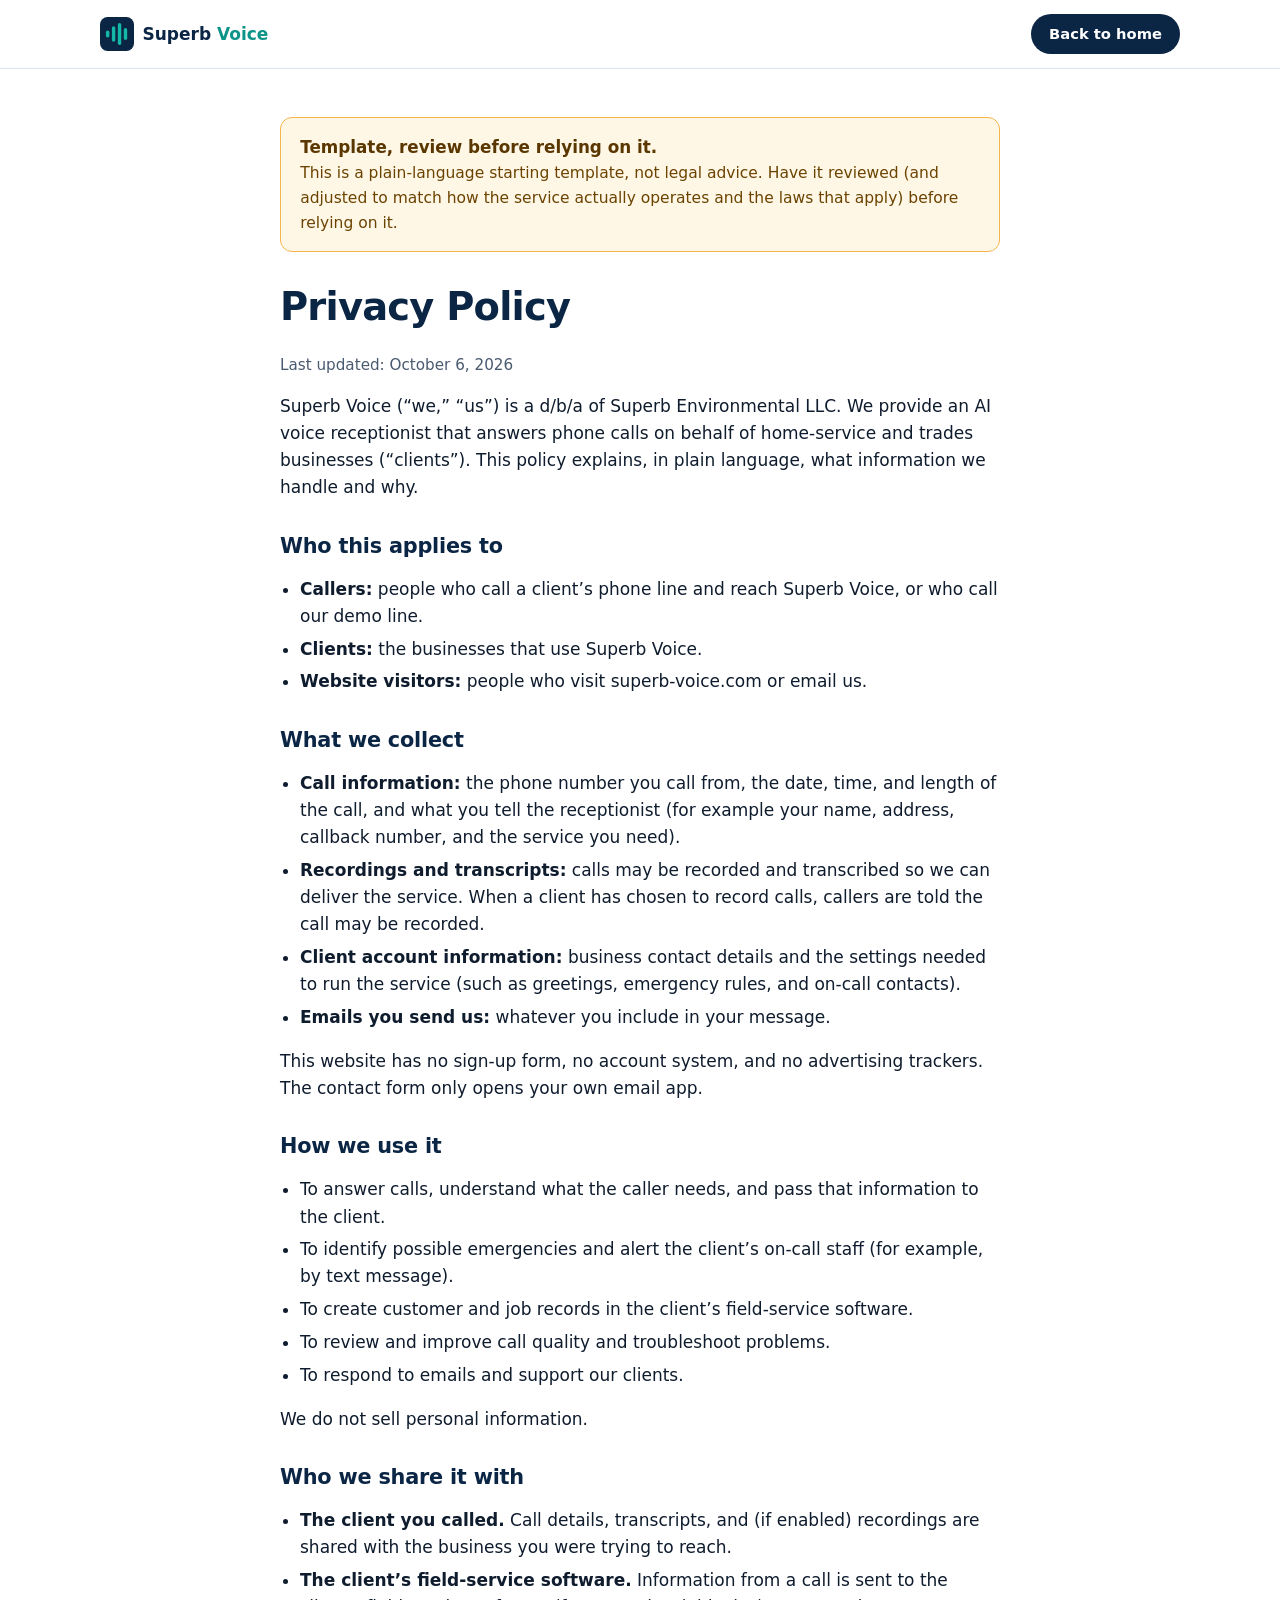
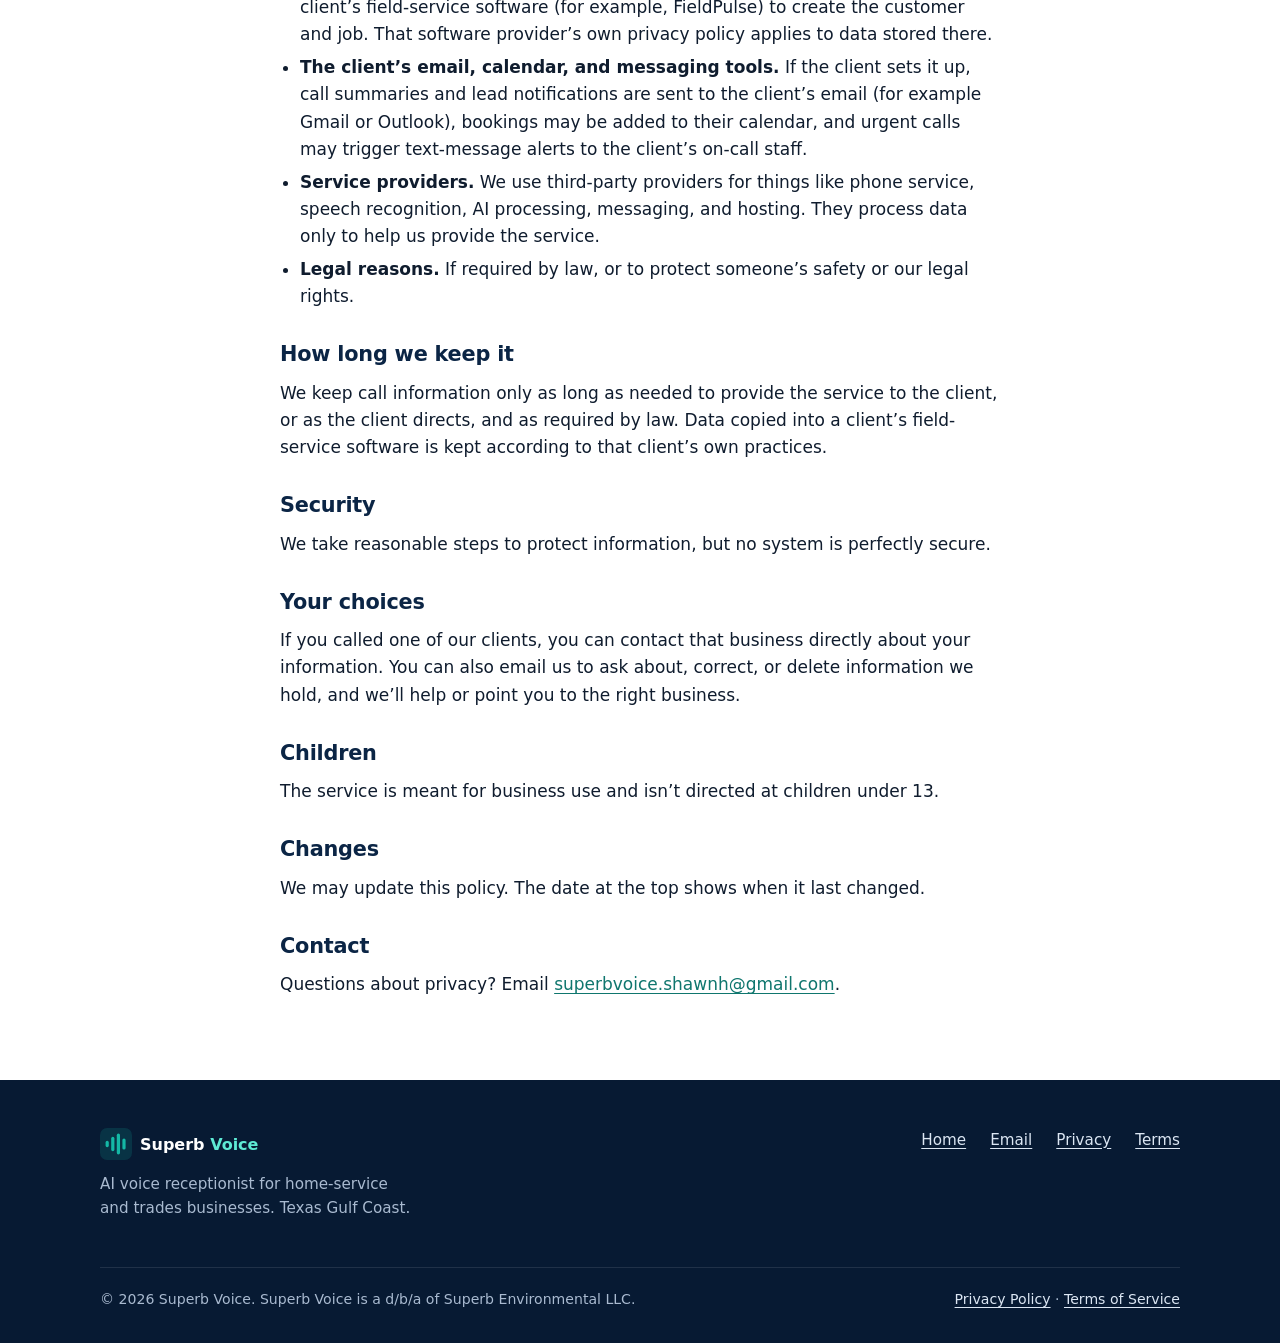
==== privacy.html @ cd308cb4 "Publish the Superb Voice static site for GitHub Pages. Place the marketing pages, assets, CNAME, and" ====
<!doctype html>
<html lang="en">
<head>
  <meta charset="utf-8">
  <meta name="viewport" content="width=device-width, initial-scale=1">
  <title>Privacy Policy | Superb Voice</title>
  <meta name="description" content="How Superb Voice handles call recordings, transcripts, and caller information for its AI voice receptionist service.">
  <link rel="canonical" href="https://superb-voice.com/privacy.html">
  <meta name="theme-color" content="#0b2545">
  <meta name="robots" content="index,follow">
  <link rel="icon" href="assets/favicon.svg" type="image/svg+xml">
  <meta property="og:type" content="website">
  <meta property="og:site_name" content="Superb Voice">
  <meta property="og:title" content="Privacy Policy | Superb Voice">
  <meta property="og:description" content="How Superb Voice handles call recordings, transcripts, and caller information for its AI voice receptionist service.">
  <meta property="og:url" content="https://superb-voice.com/privacy.html">
  <meta property="og:image" content="https://superb-voice.com/assets/og-image.png">
  <link rel="stylesheet" href="assets/styles.css">
</head>
<body>
<a class="skip-link" href="#main">Skip to content</a>
<header class="site-header">
  <nav class="container nav" aria-label="Main">
    <a class="brand" href="index.html" aria-label="Superb Voice home"><img src="assets/logo.svg" alt="Superb Voice" width="176" height="32"></a>
    <a class="btn btn-navy btn-sm" href="index.html">Back to home</a>
  </nav>
</header>
<main id="main" class="doc">
  <div class="template-banner" role="note">
    <strong>Template, review before relying on it.</strong>
    This is a plain-language starting template, not legal advice. Have it reviewed (and adjusted to match how the service actually operates and the laws that apply) before relying on it.
  </div>
  <h1>Privacy Policy</h1>
  <p class="updated">Last updated: October 6, 2026</p>
  <p>Superb Voice (“we,” “us”) is a d/b/a of Superb Environmental LLC. We provide an AI voice receptionist that answers phone calls on behalf of home-service and trades businesses (“clients”). This policy explains, in plain language, what information we handle and why.</p>

  <h2>Who this applies to</h2>
  <ul>
    <li><strong>Callers:</strong> people who call a client’s phone line and reach Superb Voice, or who call our demo line.</li>
    <li><strong>Clients:</strong> the businesses that use Superb Voice.</li>
    <li><strong>Website visitors:</strong> people who visit superb-voice.com or email us.</li>
  </ul>

  <h2>What we collect</h2>
  <ul>
    <li><strong>Call information:</strong> the phone number you call from, the date, time, and length of the call, and what you tell the receptionist (for example your name, address, callback number, and the service you need).</li>
    <li><strong>Recordings and transcripts:</strong> calls may be recorded and transcribed so we can deliver the service. When a client has chosen to record calls, callers are told the call may be recorded.</li>
    <li><strong>Client account information:</strong> business contact details and the settings needed to run the service (such as greetings, emergency rules, and on-call contacts).</li>
    <li><strong>Emails you send us:</strong> whatever you include in your message.</li>
  </ul>
  <p>This website has no sign-up form, no account system, and no advertising trackers. The contact form only opens your own email app.</p>

  <h2>How we use it</h2>
  <ul>
    <li>To answer calls, understand what the caller needs, and pass that information to the client.</li>
    <li>To identify possible emergencies and alert the client’s on-call staff (for example, by text message).</li>
    <li>To create customer and job records in the client’s field-service software.</li>
    <li>To review and improve call quality and troubleshoot problems.</li>
    <li>To respond to emails and support our clients.</li>
  </ul>
  <p>We do not sell personal information.</p>

  <h2>Who we share it with</h2>
  <ul>
    <li><strong>The client you called.</strong> Call details, transcripts, and (if enabled) recordings are shared with the business you were trying to reach.</li>
    <li><strong>The client’s field-service software.</strong> Information from a call is sent to the client’s field-service software (for example, FieldPulse) to create the customer and job. That software provider’s own privacy policy applies to data stored there.</li>
    <li><strong>The client’s email, calendar, and messaging tools.</strong> If the client sets it up, call summaries and lead notifications are sent to the client’s email (for example Gmail or Outlook), bookings may be added to their calendar, and urgent calls may trigger text-message alerts to the client’s on-call staff.</li>
    <li><strong>Service providers.</strong> We use third-party providers for things like phone service, speech recognition, AI processing, messaging, and hosting. They process data only to help us provide the service.</li>
    <li><strong>Legal reasons.</strong> If required by law, or to protect someone’s safety or our legal rights.</li>
  </ul>

  <h2>How long we keep it</h2>
  <p>We keep call information only as long as needed to provide the service to the client, or as the client directs, and as required by law. Data copied into a client’s field-service software is kept according to that client’s own practices.</p>

  <h2>Security</h2>
  <p>We take reasonable steps to protect information, but no system is perfectly secure.</p>

  <h2>Your choices</h2>
  <p>If you called one of our clients, you can contact that business directly about your information. You can also email us to ask about, correct, or delete information we hold, and we’ll help or point you to the right business.</p>

  <h2>Children</h2>
  <p>The service is meant for business use and isn’t directed at children under 13.</p>

  <h2>Changes</h2>
  <p>We may update this policy. The date at the top shows when it last changed.</p>

  <h2>Contact</h2>
  <p>Questions about privacy? Email <a href="mailto:superbvoice.shawnh@gmail.com">superbvoice.shawnh@gmail.com</a>.</p>
</main>
<footer class="site-footer">
  <div class="container">
    <div class="footer-grid">
      <div class="footer-brand">
        <img src="assets/logo-light.svg" alt="Superb Voice" width="176" height="32">
        <p>AI voice receptionist for home-service<br>and trades businesses. Texas Gulf Coast.</p>
      </div>
      <nav aria-label="Footer">
        <ul class="footer-links">
          <li><a href="index.html">Home</a></li>
          <li><a href="mailto:superbvoice.shawnh@gmail.com">Email</a></li>
          <li><a href="privacy.html">Privacy</a></li>
          <li><a href="terms.html">Terms</a></li>
        </ul>
      </nav>
    </div>
    <div class="legal">
      <span>© 2026 Superb Voice. Superb Voice is a d/b/a of Superb Environmental LLC.</span>
      <span><a href="privacy.html">Privacy Policy</a> · <a href="terms.html">Terms of Service</a></span>
    </div>
  </div>
</footer>
</body>
</html>
---- assets/styles.css ----
:root{
  --navy-900:#071a33;--navy-800:#0b2545;--navy-700:#13315c;--navy-600:#1d4273;
  --teal-700:#0f766e;--teal-600:#0d9488;--teal-500:#14b8a6;--teal-300:#5eead4;--teal-50:#ecfdf9;
  --ink:#0f1c2e;--muted:#4a5a70;--line:#dbe3ec;--bg:#ffffff;--bg-soft:#f4f7fb;
  --radius:14px;--shadow:0 1px 2px rgba(11,37,69,.06),0 8px 24px rgba(11,37,69,.08);
  --font:system-ui,-apple-system,"Segoe UI",Roboto,"Helvetica Neue",Arial,sans-serif;
  --maxw:1120px;
}
*,*::before,*::after{box-sizing:border-box}
html{scroll-behavior:smooth;-webkit-text-size-adjust:100%}
@media (prefers-reduced-motion:reduce){html{scroll-behavior:auto}*{transition:none!important}}
body{margin:0;font-family:var(--font);font-size:1.0625rem;line-height:1.6;color:var(--ink);background:var(--bg)}
img,svg{max-width:100%;display:block}
a{color:var(--teal-700);text-underline-offset:3px}
a:hover{color:var(--navy-700)}
h1,h2,h3{line-height:1.2;color:var(--navy-800);margin:0 0 .6em;letter-spacing:-.01em}
h1{font-size:clamp(2rem,5vw,3.25rem);letter-spacing:-.02em}
h2{font-size:clamp(1.6rem,3.4vw,2.25rem)}
h3{font-size:1.2rem}
p{margin:0 0 1em}
.container{width:100%;max-width:var(--maxw);margin:0 auto;padding:0 1.25rem}
.skip-link{position:absolute;left:-999px;top:0;background:var(--navy-800);color:#fff;padding:.75rem 1rem;z-index:100;border-radius:0 0 8px 0}
.skip-link:focus{left:0}
:focus-visible{outline:3px solid var(--teal-500);outline-offset:3px;border-radius:4px}
.sr-only{position:absolute;width:1px;height:1px;padding:0;margin:-1px;overflow:hidden;clip:rect(0,0,0,0);white-space:nowrap;border:0}

/* Header */
.site-header{position:sticky;top:0;z-index:50;background:rgba(255,255,255,.94);backdrop-filter:saturate(1.4) blur(8px);border-bottom:1px solid var(--line)}
.nav{display:flex;align-items:center;justify-content:space-between;gap:1rem;height:68px}
.brand{display:inline-flex;align-items:center}
.brand img{height:34px;width:auto}
.nav-links{display:flex;align-items:center;gap:1.4rem;list-style:none;margin:0;padding:0}
.nav-links a{color:var(--navy-700);text-decoration:none;font-weight:500;font-size:.97rem}
.nav-links a:hover{color:var(--teal-700)}
.nav-toggle{display:none;background:none;border:1px solid var(--line);border-radius:10px;padding:.5rem .6rem;cursor:pointer;color:var(--navy-800)}
.nav-toggle svg{width:22px;height:22px}

/* Buttons */
.btn{display:inline-flex;align-items:center;justify-content:center;gap:.55rem;padding:.85rem 1.35rem;border-radius:999px;font-weight:650;font-size:1rem;text-decoration:none;border:2px solid transparent;cursor:pointer;line-height:1.2;transition:background .15s,color .15s,border-color .15s,transform .15s}
.btn svg{width:20px;height:20px;flex:none}
.btn:hover{transform:translateY(-1px)}
.btn-primary{background:var(--teal-500);color:var(--navy-900)}
.btn-primary:hover{background:var(--teal-300);color:var(--navy-900)}
.btn-outline{border-color:rgba(255,255,255,.7);color:#fff}
.btn-outline:hover{background:#fff;color:var(--navy-800)}
.btn-navy{background:var(--navy-800);color:#fff}
.btn-navy:hover{background:var(--navy-600);color:#fff}
.btn-sm{padding:.55rem 1rem;font-size:.92rem}
.btn-group{display:flex;flex-wrap:wrap;gap:.8rem}

/* Hero */
.hero{background:radial-gradient(1100px 500px at 85% -10%,rgba(20,184,166,.28),transparent 60%),linear-gradient(160deg,var(--navy-900),var(--navy-700));color:#e6eef8;padding:5rem 0 4.5rem}
.hero h1{color:#fff;max-width:17ch}
.hero .lead{font-size:clamp(1.08rem,2vw,1.25rem);max-width:58ch;color:#cfdcec}
.eyebrow{display:inline-block;font-size:.82rem;font-weight:700;letter-spacing:.08em;text-transform:uppercase;color:var(--teal-700);margin-bottom:.75rem}
.hero .eyebrow{color:var(--teal-300)}
.hero-grid{display:grid;grid-template-columns:1.25fr .9fr;gap:3rem;align-items:center}
.hero-note{margin-top:1.1rem;font-size:.95rem;color:#b8c8dc}
.hero-note strong{color:#fff}
.call-card{background:rgba(255,255,255,.06);border:1px solid rgba(255,255,255,.14);border-radius:20px;padding:1.6rem;box-shadow:0 20px 50px rgba(0,0,0,.25)}
.call-card .label{font-size:.8rem;text-transform:uppercase;letter-spacing:.08em;color:var(--teal-300);font-weight:700}
.call-card .number{font-size:1.9rem;font-weight:750;color:#fff;margin:.2rem 0 .3rem;letter-spacing:.01em}
.call-card .number a{color:#fff;text-decoration:none}
.call-card p{color:#cfdcec;font-size:.97rem}
.wave{display:flex;align-items:center;gap:5px;height:44px;margin:1rem 0 1.1rem}
.wave span{display:block;width:6px;border-radius:3px;background:var(--teal-500);opacity:.9}
.convo{list-style:none;margin:0;padding:0;display:grid;gap:.55rem;font-size:.93rem}
.convo li{padding:.6rem .85rem;border-radius:12px;max-width:92%}
.convo .ai{background:rgba(20,184,166,.16);color:#e6fffb;border-bottom-left-radius:4px}
.convo .caller{background:rgba(255,255,255,.1);color:#e6eef8;margin-left:auto;border-bottom-right-radius:4px}
.convo .meta{display:block;font-size:.72rem;opacity:.75;text-transform:uppercase;letter-spacing:.06em;margin-bottom:.1rem}

/* Sections */
section{padding:4.5rem 0}
.section-soft{background:var(--bg-soft)}
.section-head{max-width:720px;margin-bottom:2.5rem}
.section-head p{color:var(--muted);font-size:1.1rem}
.center{text-align:center;margin-left:auto;margin-right:auto}

.grid-3{display:grid;grid-template-columns:repeat(3,1fr);gap:1.25rem}
.grid-2{display:grid;grid-template-columns:repeat(2,1fr);gap:1.25rem}
.grid-4{display:grid;grid-template-columns:repeat(4,1fr);gap:1.25rem}
.card{background:#fff;border:1px solid var(--line);border-radius:var(--radius);padding:1.5rem;box-shadow:var(--shadow)}
.card p{color:var(--muted);margin:0}
.card h3{margin-bottom:.4rem}
.icon{width:44px;height:44px;border-radius:12px;background:var(--teal-50);color:var(--teal-700);display:grid;place-items:center;margin-bottom:1rem}
.icon svg{width:24px;height:24px}

.problem-grid{display:grid;grid-template-columns:1fr 1fr;gap:3rem;align-items:start}
.check-list,.x-list{list-style:none;margin:0;padding:0;display:grid;gap:.85rem}
.check-list li,.x-list li{position:relative;padding-left:2rem}
.check-list li::before,.x-list li::before{content:"";position:absolute;left:0;top:.2em;width:1.3rem;height:1.3rem;border-radius:50%;background-repeat:no-repeat;background-position:center;background-size:.8rem}
.check-list li::before{background-color:var(--teal-50);background-image:url("data:image/svg+xml,%3Csvg xmlns='http://www.w3.org/2000/svg' viewBox='0 0 24 24' fill='none' stroke='%230f766e' stroke-width='3.5' stroke-linecap='round' stroke-linejoin='round'%3E%3Cpath d='M5 12.5l4.5 4.5L19 7.5'/%3E%3C/svg%3E")}
.x-list li::before{background-color:#fdecec;background-image:url("data:image/svg+xml,%3Csvg xmlns='http://www.w3.org/2000/svg' viewBox='0 0 24 24' fill='none' stroke='%23b42318' stroke-width='3.5' stroke-linecap='round'%3E%3Cpath d='M7 7l10 10M17 7L7 17'/%3E%3C/svg%3E")}
.callout{border-left:4px solid var(--teal-500);background:#fff;padding:1.25rem 1.4rem;border-radius:0 var(--radius) var(--radius) 0;box-shadow:var(--shadow)}
.callout p:last-child{margin:0}

.steps{counter-reset:step;list-style:none;margin:0;padding:0}
.steps li{counter-increment:step;position:relative;padding-top:3.4rem}
.steps li::before{content:counter(step);position:absolute;top:1.5rem;left:1.5rem;width:2.4rem;height:2.4rem;border-radius:50%;background:var(--navy-800);color:#fff;font-weight:700;display:grid;place-items:center}
.steps li.card{padding-top:4.6rem}

.feature{display:flex;gap:1rem;align-items:flex-start}
.feature .icon{flex:none;margin:0}
.feature h3{font-size:1.08rem;margin-bottom:.25rem}
.feature p{color:var(--muted);margin:0}
.emergency{margin-top:2rem;background:var(--navy-800);color:#dbe6f3;border-radius:var(--radius);padding:1.5rem 1.6rem}
.emergency h3{color:#fff}
.emergency ul{margin:.25rem 0 0;padding-left:1.2rem;display:flex;flex-wrap:wrap;gap:.4rem 2rem}
.emergency p{margin:.75rem 0 0;font-size:.95rem;color:#b8c8dc}

.trade{text-align:left}
.trade .tag{display:inline-block;font-size:.75rem;font-weight:700;text-transform:uppercase;letter-spacing:.06em;color:var(--teal-700);background:var(--teal-50);border-radius:999px;padding:.2rem .6rem;margin-bottom:.75rem}
.trade ul{margin:.6rem 0 0;padding-left:1.1rem;color:var(--muted);font-size:.95rem}

.integrations{display:grid;grid-template-columns:1.1fr 1fr;gap:2.5rem;align-items:center}
.pill-row{display:flex;flex-wrap:wrap;gap:.6rem}
.pill{border:1px solid var(--line);background:#fff;border-radius:999px;padding:.55rem 1rem;font-weight:600;color:var(--navy-700);font-size:.95rem}
.pill.live{border-color:var(--teal-500);background:var(--teal-50);color:var(--teal-700)}
.pill.soon{color:var(--muted);border-style:dashed}
.flow{display:grid;gap:.6rem}
.flow-item{display:flex;align-items:center;gap:.8rem;background:#fff;border:1px solid var(--line);border-radius:12px;padding:.8rem 1rem;font-weight:550;color:var(--navy-700)}
.flow-item span.num{flex:none;width:1.8rem;height:1.8rem;border-radius:50%;background:var(--teal-50);color:var(--teal-700);display:grid;place-items:center;font-size:.85rem;font-weight:700}

.section-tight-top{padding-top:1rem}
.pilot{background:linear-gradient(150deg,var(--navy-800),var(--navy-600));color:#dbe6f3;border-radius:22px;padding:3rem;display:grid;grid-template-columns:1.2fr 1fr;gap:2.5rem;align-items:center}
.pilot h2{color:#fff}
.pilot .eyebrow{color:var(--teal-300)}
.pilot .check-list li::before{background-color:rgba(20,184,166,.2);background-image:url("data:image/svg+xml,%3Csvg xmlns='http://www.w3.org/2000/svg' viewBox='0 0 24 24' fill='none' stroke='%235eead4' stroke-width='3.5' stroke-linecap='round' stroke-linejoin='round'%3E%3Cpath d='M5 12.5l4.5 4.5L19 7.5'/%3E%3C/svg%3E")}

.faq{max-width:820px;margin:0 auto;display:grid;gap:.75rem}
.faq details{background:#fff;border:1px solid var(--line);border-radius:12px;padding:0 1.25rem}
.faq summary{cursor:pointer;list-style:none;padding:1.1rem 2rem 1.1rem 0;font-weight:650;color:var(--navy-800);position:relative}
.faq summary::-webkit-details-marker{display:none}
.faq summary::after{content:"";position:absolute;right:.2rem;top:50%;width:.65rem;height:.65rem;border-right:2.5px solid var(--teal-700);border-bottom:2.5px solid var(--teal-700);transform:translateY(-70%) rotate(45deg);transition:transform .2s}
.faq details[open] summary::after{transform:translateY(-30%) rotate(-135deg)}
.faq details p{color:var(--muted);margin:0 0 1.1rem}

.contact-grid{display:grid;grid-template-columns:1fr 1.1fr;gap:3rem;align-items:start}
.contact-meta{list-style:none;padding:0;margin:1.5rem 0 0;display:grid;gap:.7rem}
.contact-meta li{display:flex;gap:.7rem;align-items:center;color:var(--muted)}
.contact-meta svg{width:20px;height:20px;color:var(--teal-700);flex:none}
.contact-meta a{overflow-wrap:anywhere}
form .field{margin-bottom:1rem}
label{display:block;font-weight:600;font-size:.95rem;margin-bottom:.35rem;color:var(--navy-800)}
button,input,select,textarea{font-family:inherit}
input,select,textarea{width:100%;font:inherit;font-size:1rem;padding:.75rem .85rem;border:1.5px solid #c3cfdc;border-radius:10px;background:#fff;color:var(--ink)}
input:focus,select:focus,textarea:focus{outline:none;border-color:var(--teal-600);box-shadow:0 0 0 3px rgba(20,184,166,.25)}
textarea{min-height:120px;resize:vertical}
.form-row{display:grid;grid-template-columns:1fr 1fr;gap:0 1rem}
.form-note{font-size:.88rem;color:var(--muted);margin-top:.75rem}

/* Footer */
.site-footer{background:var(--navy-900);color:#a9bad0;padding:3rem 0 2rem;font-size:.95rem}
.footer-grid{display:flex;flex-wrap:wrap;justify-content:space-between;gap:2rem;align-items:flex-start}
.footer-brand img{height:32px;width:auto;margin-bottom:.75rem}
.site-footer a{color:#dbe6f3}
.site-footer a:hover{color:var(--teal-300)}
.footer-links{list-style:none;margin:0;padding:0;display:flex;flex-wrap:wrap;gap:.5rem 1.5rem}
.legal{border-top:1px solid rgba(255,255,255,.1);margin-top:2rem;padding-top:1.25rem;font-size:.88rem;display:flex;flex-wrap:wrap;justify-content:space-between;gap:.5rem}

/* Legal pages */
.doc{max-width:760px;margin:0 auto;padding:3rem 1.25rem 4rem}
.doc h1{font-size:clamp(1.8rem,4vw,2.4rem)}
.doc h2{font-size:1.3rem;margin-top:2rem}
.doc ul{padding-left:1.25rem}
.doc li{margin-bottom:.35rem}
.template-banner{background:#fff7e6;border:1.5px solid #f5b54a;color:#6b4300;border-radius:12px;padding:1rem 1.2rem;margin-bottom:2rem;font-size:.97rem}
.template-banner strong{display:block;font-size:1.05rem;color:#5a3700}
.updated{color:var(--muted);font-size:.95rem}

/* Responsive */
@media (max-width:960px){
  .hero-grid,.problem-grid,.integrations,.pilot,.contact-grid{grid-template-columns:1fr}
  .grid-4{grid-template-columns:repeat(2,1fr)}
  .grid-3{grid-template-columns:1fr}
  .hero{padding:3.5rem 0}
  .pilot{padding:2.25rem}
}
@media (max-width:820px){
  .nav-toggle{display:none}
  .js .nav-toggle{display:inline-flex}
  .nav-links{gap:.9rem;font-size:.9rem}
  .nav-links li:not(:last-child){display:none}
  .js .nav-links{display:none;position:absolute;top:68px;left:0;right:0;flex-direction:column;align-items:stretch;gap:0;background:#fff;border-bottom:1px solid var(--line);padding:.5rem 1.25rem 1rem;box-shadow:0 12px 24px rgba(11,37,69,.08)}
  .js .nav-links li{display:block}
  .js .nav-links.open{display:flex}
  .js .nav-links li a{display:block;padding:.75rem 0;border-bottom:1px solid var(--line)}
  .js .nav-links li:last-child a{border:0;margin-top:.75rem;text-align:center;color:var(--navy-900)}
}
@media (max-width:600px){
  body{font-size:1rem}
  section{padding:3.25rem 0}
  .grid-2,.grid-4,.form-row{grid-template-columns:1fr}
  .btn-group .btn{width:100%}
  .pilot{padding:1.75rem 1.25rem;border-radius:18px}
  .call-card .number{font-size:1.6rem}
  .legal{flex-direction:column}
  .emergency ul{flex-direction:column}
  form .btn{width:100%}
}

/* v2: hero card, trades chips, integrations */
.hero-note a{color:#fff;font-weight:700}
.hero-note small{font-size:.85rem;color:#9fb3cb}
.pilot .hero-note{margin-top:1rem}
.call-card .call-time{color:#fff;font-weight:650;margin:.15rem 0 0;font-size:1.05rem}
.call-card .wave{margin:.8rem 0 1rem}
.card-foot{display:flex;align-items:center;gap:.5rem;margin:1rem 0 0!important;font-size:.85rem!important;color:var(--teal-300)!important;font-weight:600}
.card-foot .dot{width:.55rem;height:.55rem;border-radius:50%;background:var(--teal-300);flex:none;box-shadow:0 0 0 4px rgba(94,234,212,.18)}
.convo em{font-style:normal;color:var(--teal-300)}

.chip-grid{list-style:none;margin:0;padding:0;display:grid;grid-template-columns:repeat(4,1fr);gap:.85rem}
.chip{display:flex;align-items:center;gap:.7rem;background:#fff;border:1px solid var(--line);border-radius:12px;padding:.9rem 1rem;font-weight:600;color:var(--navy-800);box-shadow:0 1px 2px rgba(11,37,69,.05)}
.chip svg{width:22px;height:22px;flex:none;color:var(--teal-700);background:var(--teal-50);border-radius:8px;padding:5px;box-sizing:content-box}
.muted-note{color:var(--muted);margin-top:1.5rem;font-size:.97rem}

.int-grid{display:grid;grid-template-columns:1.35fr 1fr;gap:1.25rem;align-items:start}
.int-stack{display:grid;gap:1.25rem}
.int-card{background:#fff;border:1px solid var(--line);border-radius:var(--radius);padding:1.4rem 1.5rem;box-shadow:var(--shadow)}
.int-card h3{margin-bottom:.2rem}
.int-sub{color:var(--muted);font-size:.95rem;margin-bottom:.9rem}
.int-list{list-style:none;margin:0;padding:0;display:grid;gap:0}
.int-card-wide .int-list{grid-template-columns:1fr 1fr;column-gap:1.5rem}
.int-list li{display:flex;justify-content:space-between;align-items:center;gap:.75rem;padding:.6rem 0;border-bottom:1px solid #eef2f7}
.int-name{font-weight:600;color:var(--navy-800)}
.status{font-size:.74rem;font-weight:700;border-radius:999px;padding:.2rem .55rem;white-space:nowrap}
.status.now{background:var(--teal-500);color:var(--navy-900)}
.status.api{background:var(--teal-50);color:var(--teal-700)}
.status.req{background:#eef2f7;color:#3b4b61}
.int-disclaimer{margin-top:1.25rem;font-size:.88rem;color:var(--muted);max-width:900px}

@media (max-width:960px){
  .chip-grid{grid-template-columns:repeat(3,1fr)}
  .int-grid{grid-template-columns:1fr}
}
@media (max-width:600px){
  .chip-grid{grid-template-columns:1fr 1fr;gap:.6rem}
  .chip{padding:.75rem .7rem;font-size:.92rem;gap:.55rem}
  .chip svg{width:18px;height:18px}
  .int-card-wide .int-list{grid-template-columns:1fr}
}

ul.pill-row{list-style:none;margin:0;padding:0}
.int-group{padding:.9rem 0;border-top:1px solid #eef2f7}
.int-group:first-of-type{border-top:0;padding-top:.2rem}
.int-group h4{margin:0 0 .6rem;font-size:.9rem}
.int-group .pill{font-size:.92rem;padding:.45rem .9rem}
.int-group .pill.soon{border-style:solid;color:var(--navy-700)}
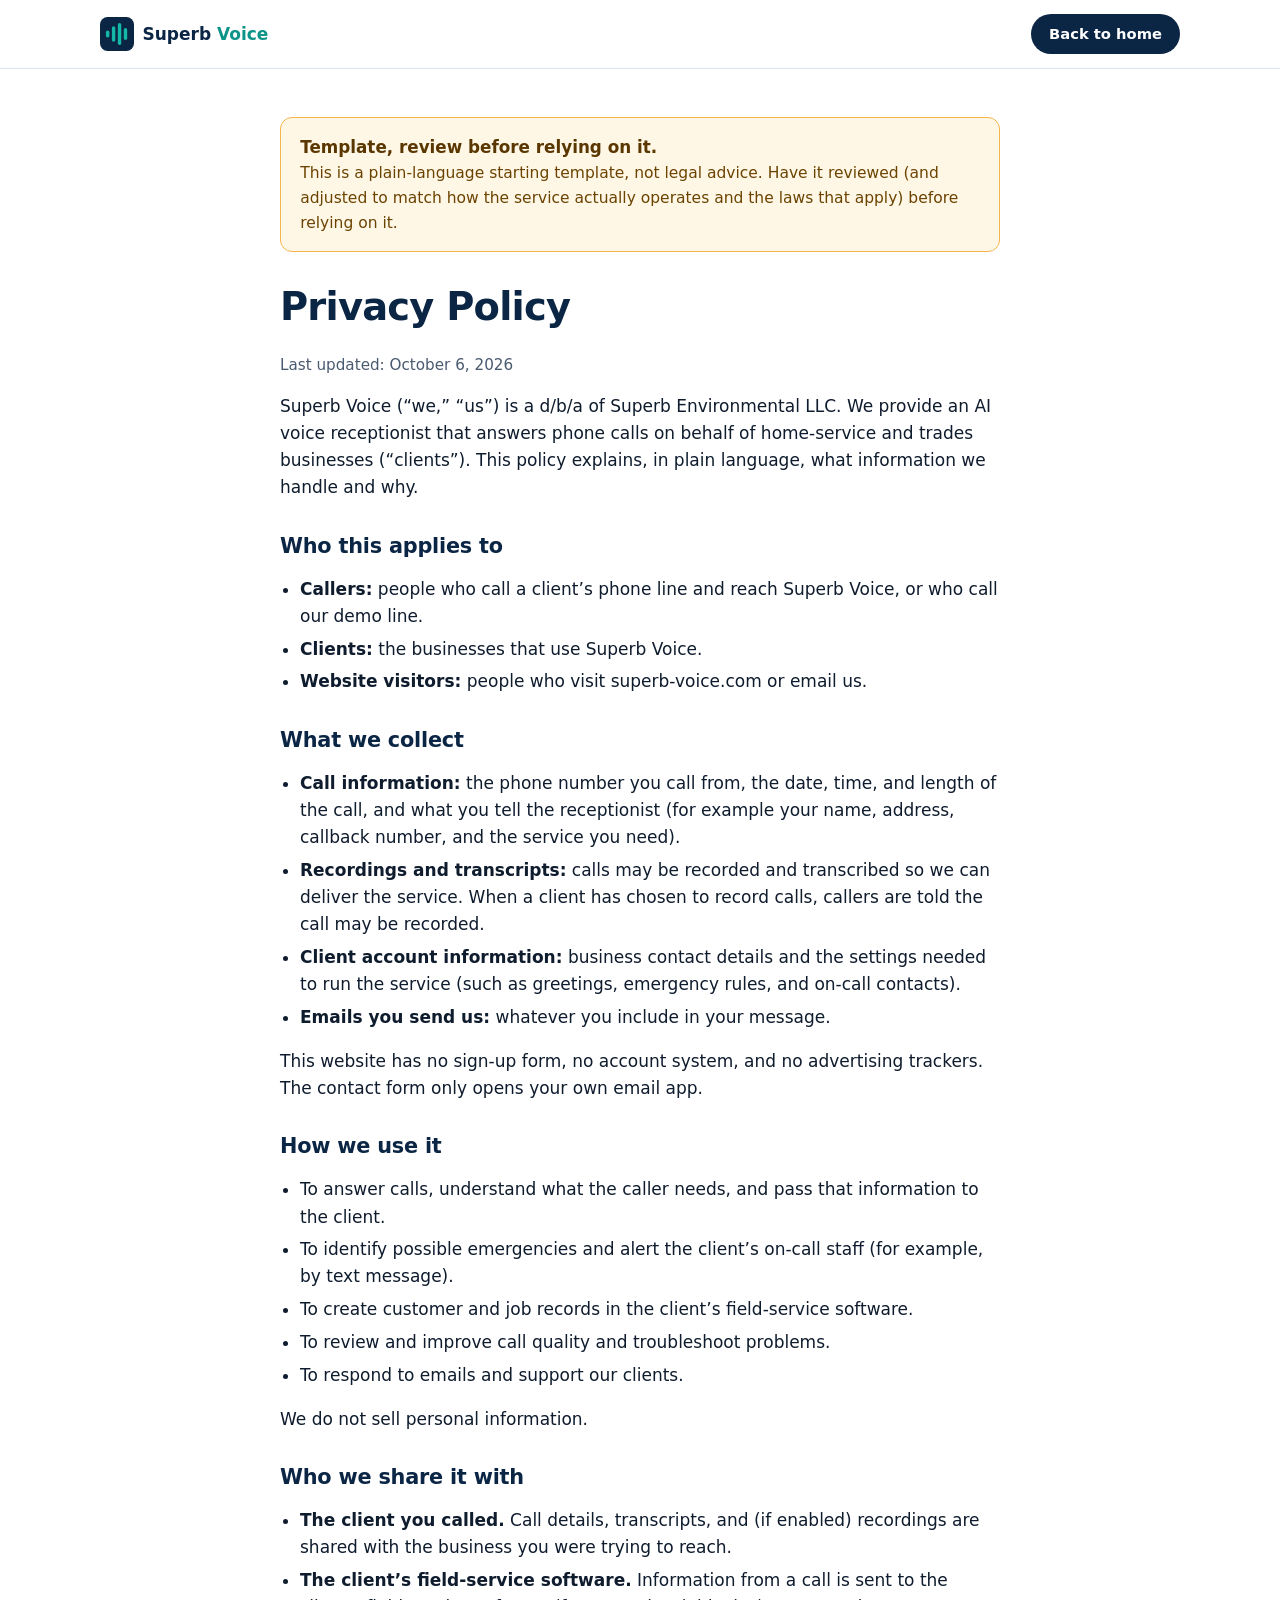
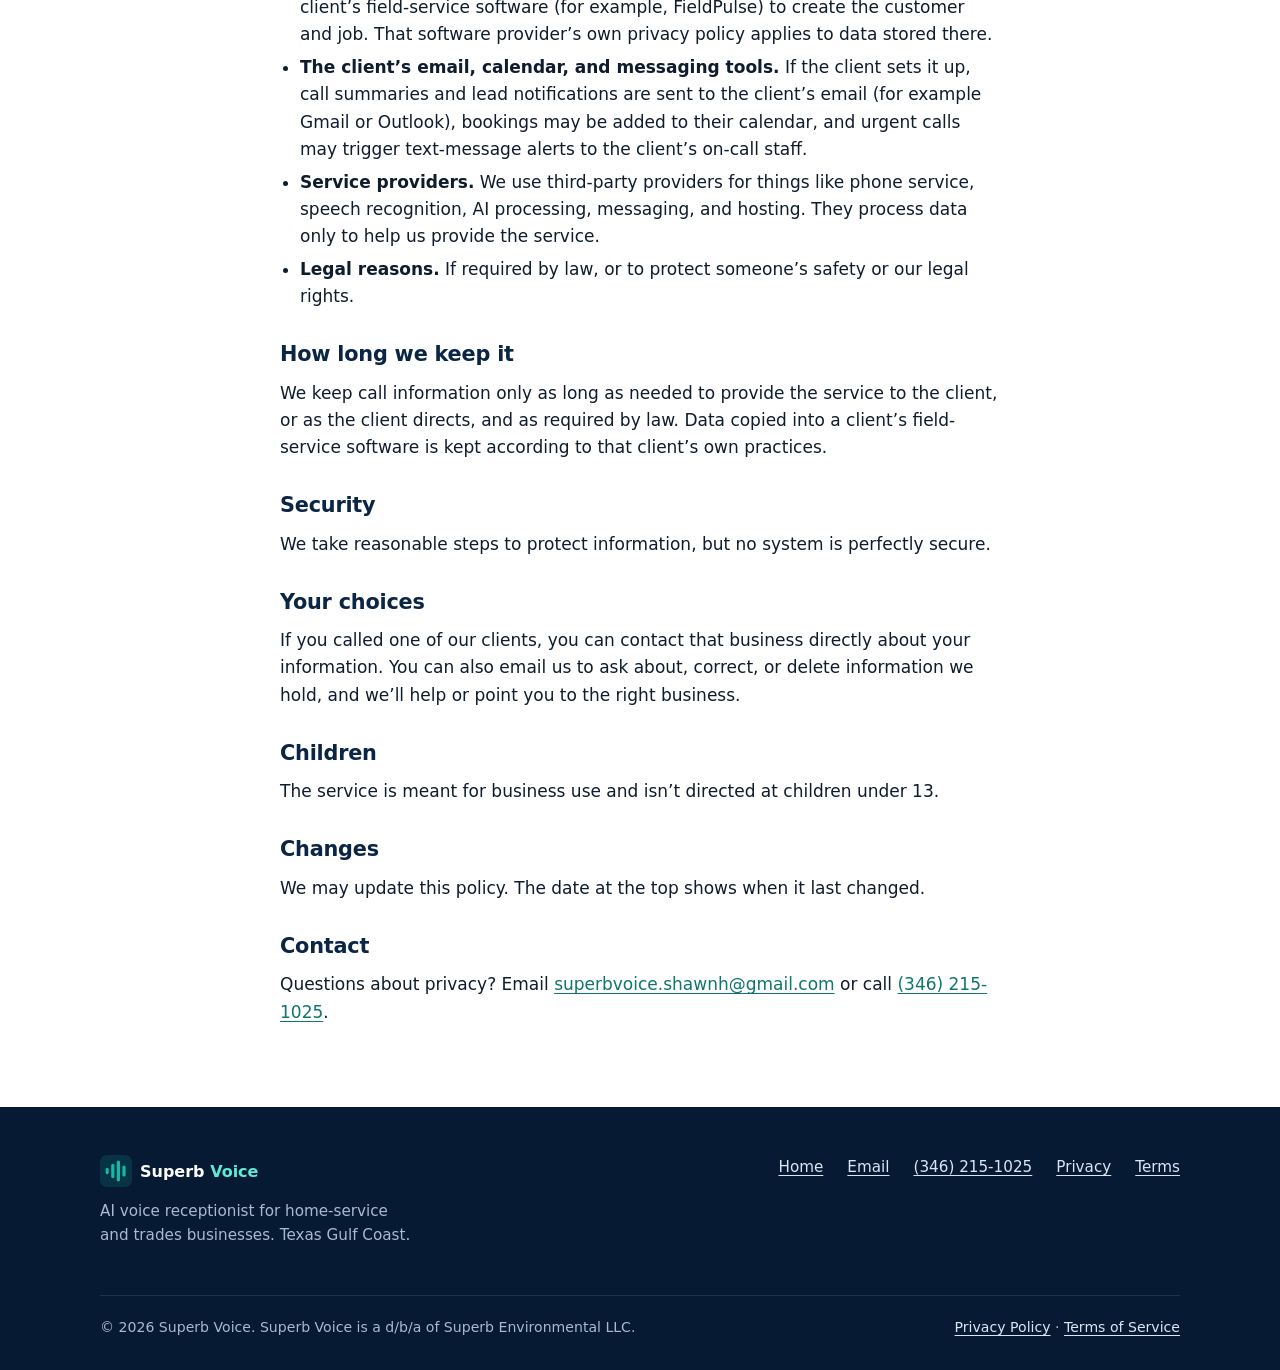
==== commit f5559383: "Add business phone number (346) 215-1025 Co-authored-by: shaven7911 <shaven7911@users.noreply.github" ====
--- a/privacy.html
+++ b/privacy.html
@@ -85,7 +85,7 @@
   <p>We may update this policy. The date at the top shows when it last changed.</p>
 
   <h2>Contact</h2>
-  <p>Questions about privacy? Email <a href="mailto:superbvoice.shawnh@gmail.com">superbvoice.shawnh@gmail.com</a>.</p>
+  <p>Questions about privacy? Email <a href="mailto:superbvoice.shawnh@gmail.com">superbvoice.shawnh@gmail.com</a> or call <a href="tel:+13462151025">(346) 215-1025</a>.</p>
 </main>
 <footer class="site-footer">
   <div class="container">
@@ -98,6 +98,7 @@
         <ul class="footer-links">
           <li><a href="index.html">Home</a></li>
           <li><a href="mailto:superbvoice.shawnh@gmail.com">Email</a></li>
+          <li><a href="tel:+13462151025">(346) 215-1025</a></li>
           <li><a href="privacy.html">Privacy</a></li>
           <li><a href="terms.html">Terms</a></li>
         </ul>
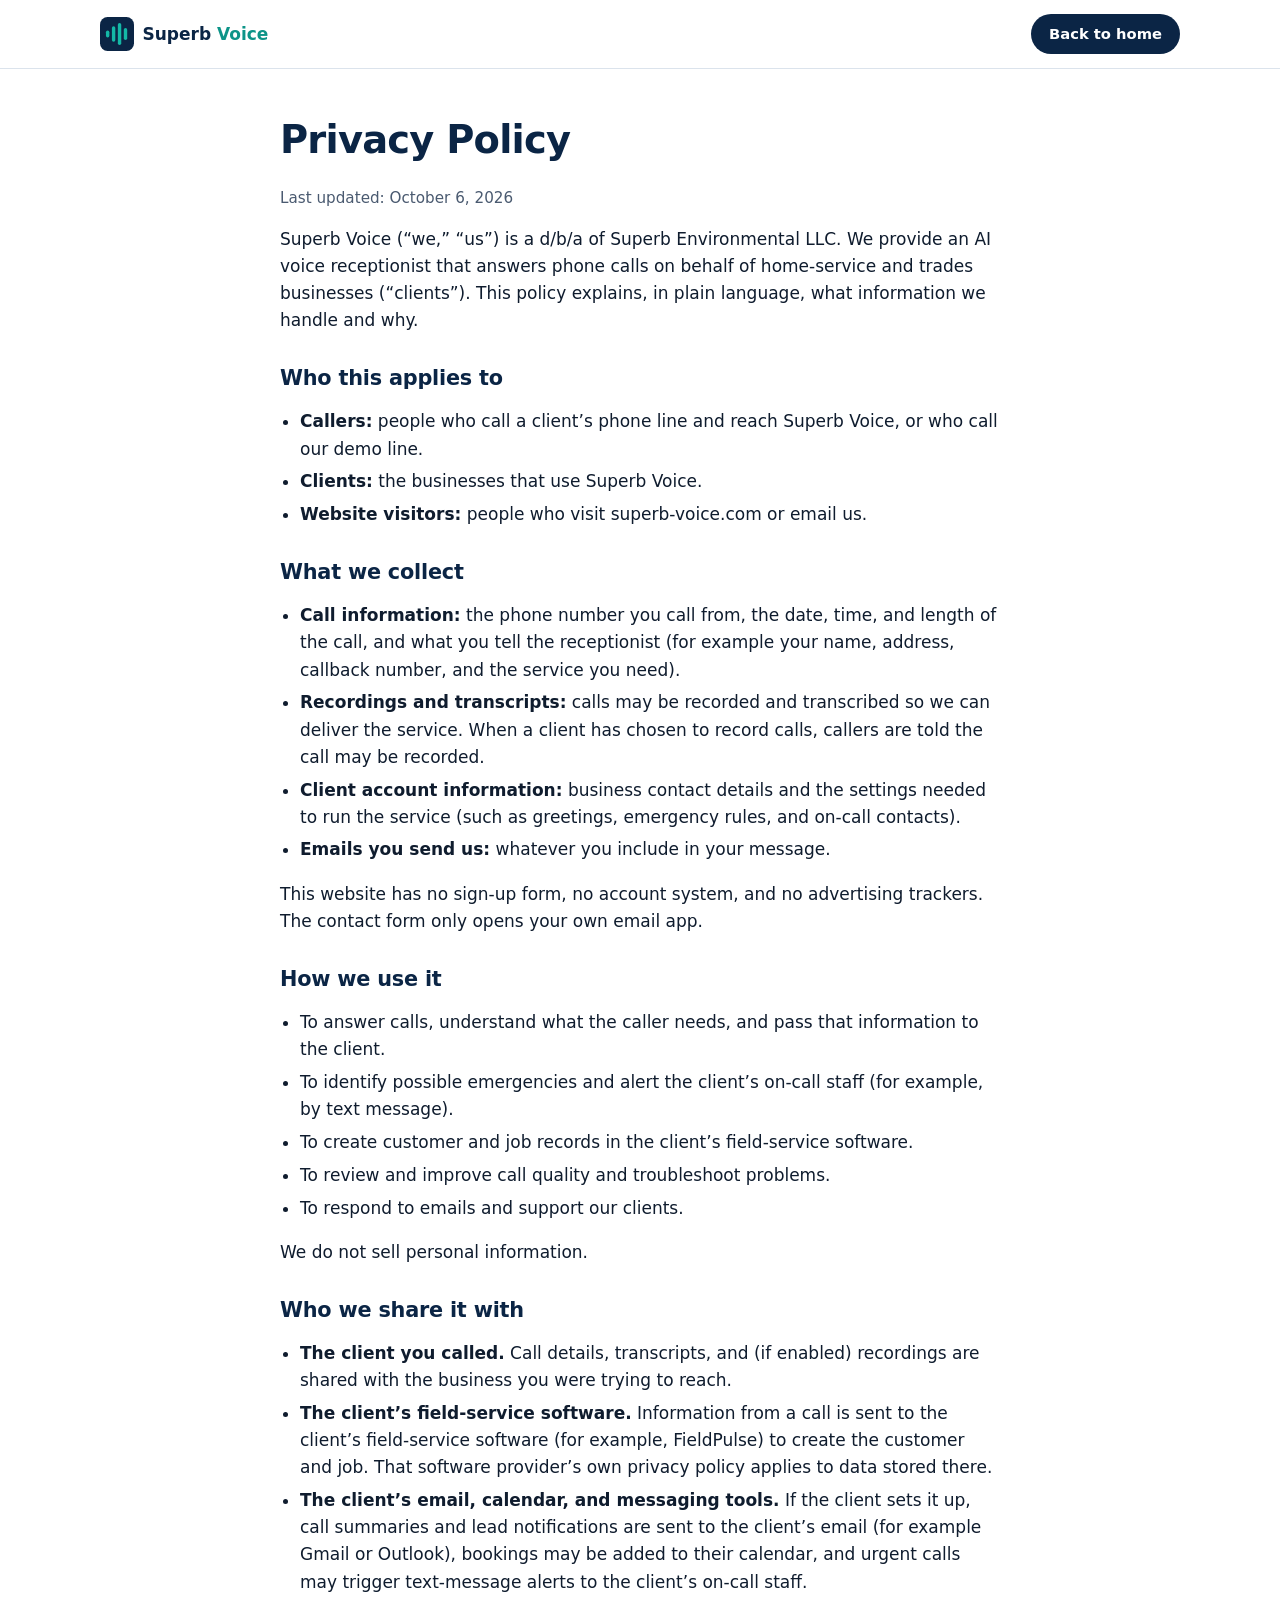
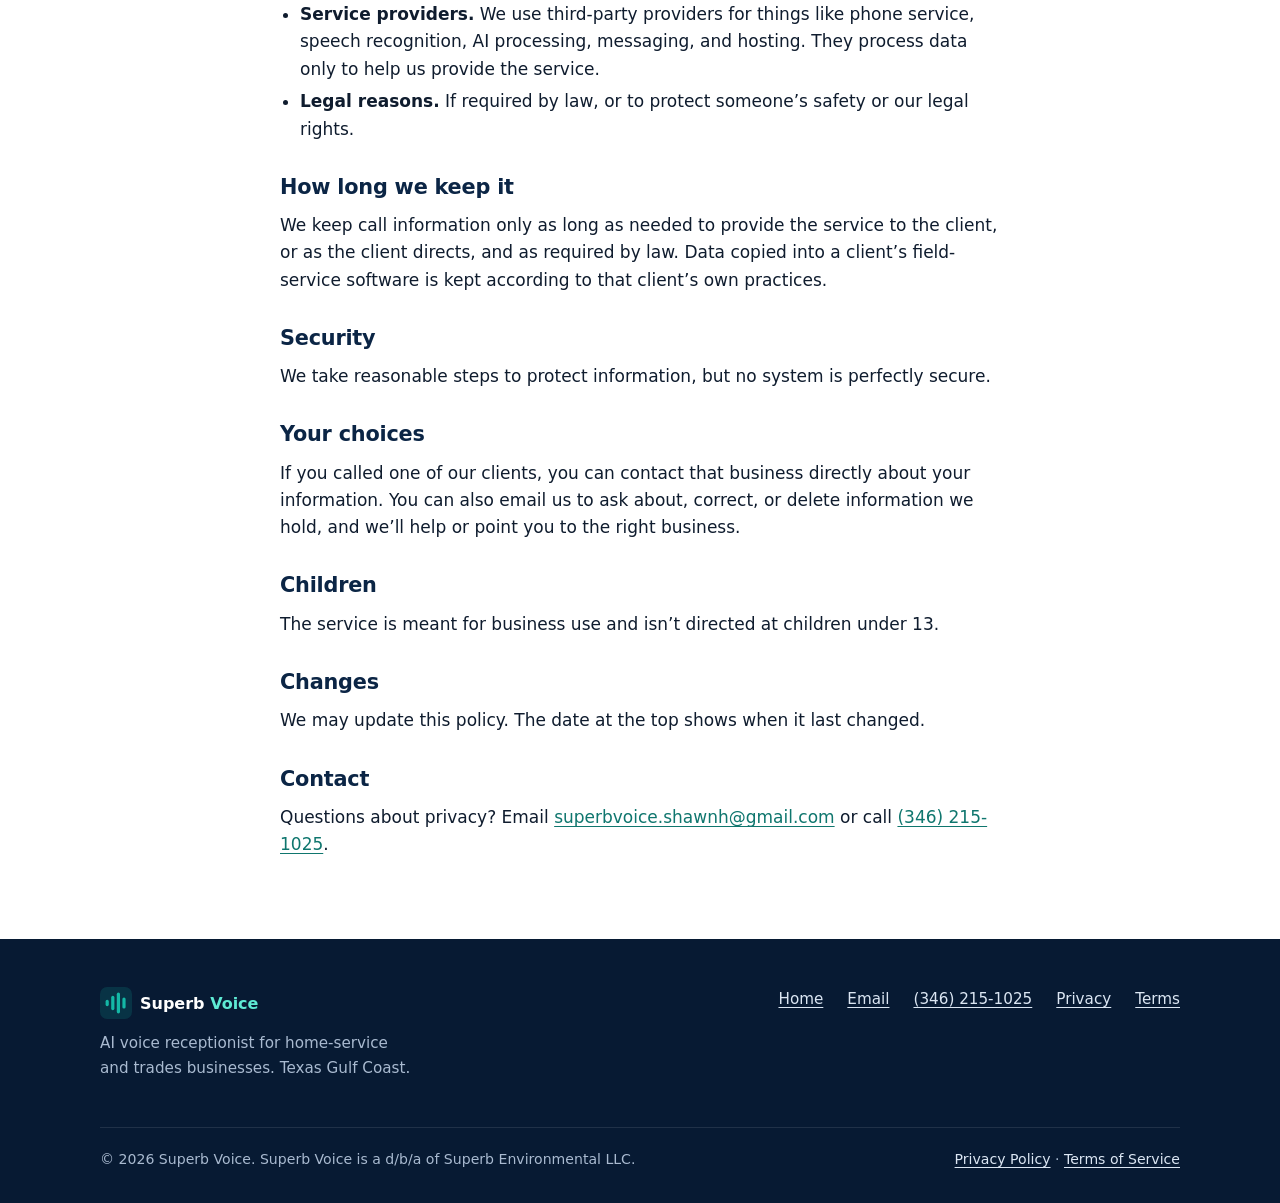
==== commit 24725453: "Remove template and integrations disclaimer notes. Shawn approved the current privacy policy and ter" ====
--- a/privacy.html
+++ b/privacy.html
@@ -26,10 +26,6 @@
   </nav>
 </header>
 <main id="main" class="doc">
-  <div class="template-banner" role="note">
-    <strong>Template, review before relying on it.</strong>
-    This is a plain-language starting template, not legal advice. Have it reviewed (and adjusted to match how the service actually operates and the laws that apply) before relying on it.
-  </div>
   <h1>Privacy Policy</h1>
   <p class="updated">Last updated: October 6, 2026</p>
   <p>Superb Voice (“we,” “us”) is a d/b/a of Superb Environmental LLC. We provide an AI voice receptionist that answers phone calls on behalf of home-service and trades businesses (“clients”). This policy explains, in plain language, what information we handle and why.</p>
--- a/assets/styles.css
+++ b/assets/styles.css
@@ -165,8 +165,6 @@
 .doc h2{font-size:1.3rem;margin-top:2rem}
 .doc ul{padding-left:1.25rem}
 .doc li{margin-bottom:.35rem}
-.template-banner{background:#fff7e6;border:1.5px solid #f5b54a;color:#6b4300;border-radius:12px;padding:1rem 1.2rem;margin-bottom:2rem;font-size:.97rem}
-.template-banner strong{display:block;font-size:1.05rem;color:#5a3700}
 .updated{color:var(--muted);font-size:.95rem}
 
 /* Responsive */
@@ -228,7 +226,6 @@
 .status.now{background:var(--teal-500);color:var(--navy-900)}
 .status.api{background:var(--teal-50);color:var(--teal-700)}
 .status.req{background:#eef2f7;color:#3b4b61}
-.int-disclaimer{margin-top:1.25rem;font-size:.88rem;color:var(--muted);max-width:900px}
 
 @media (max-width:960px){
   .chip-grid{grid-template-columns:repeat(3,1fr)}
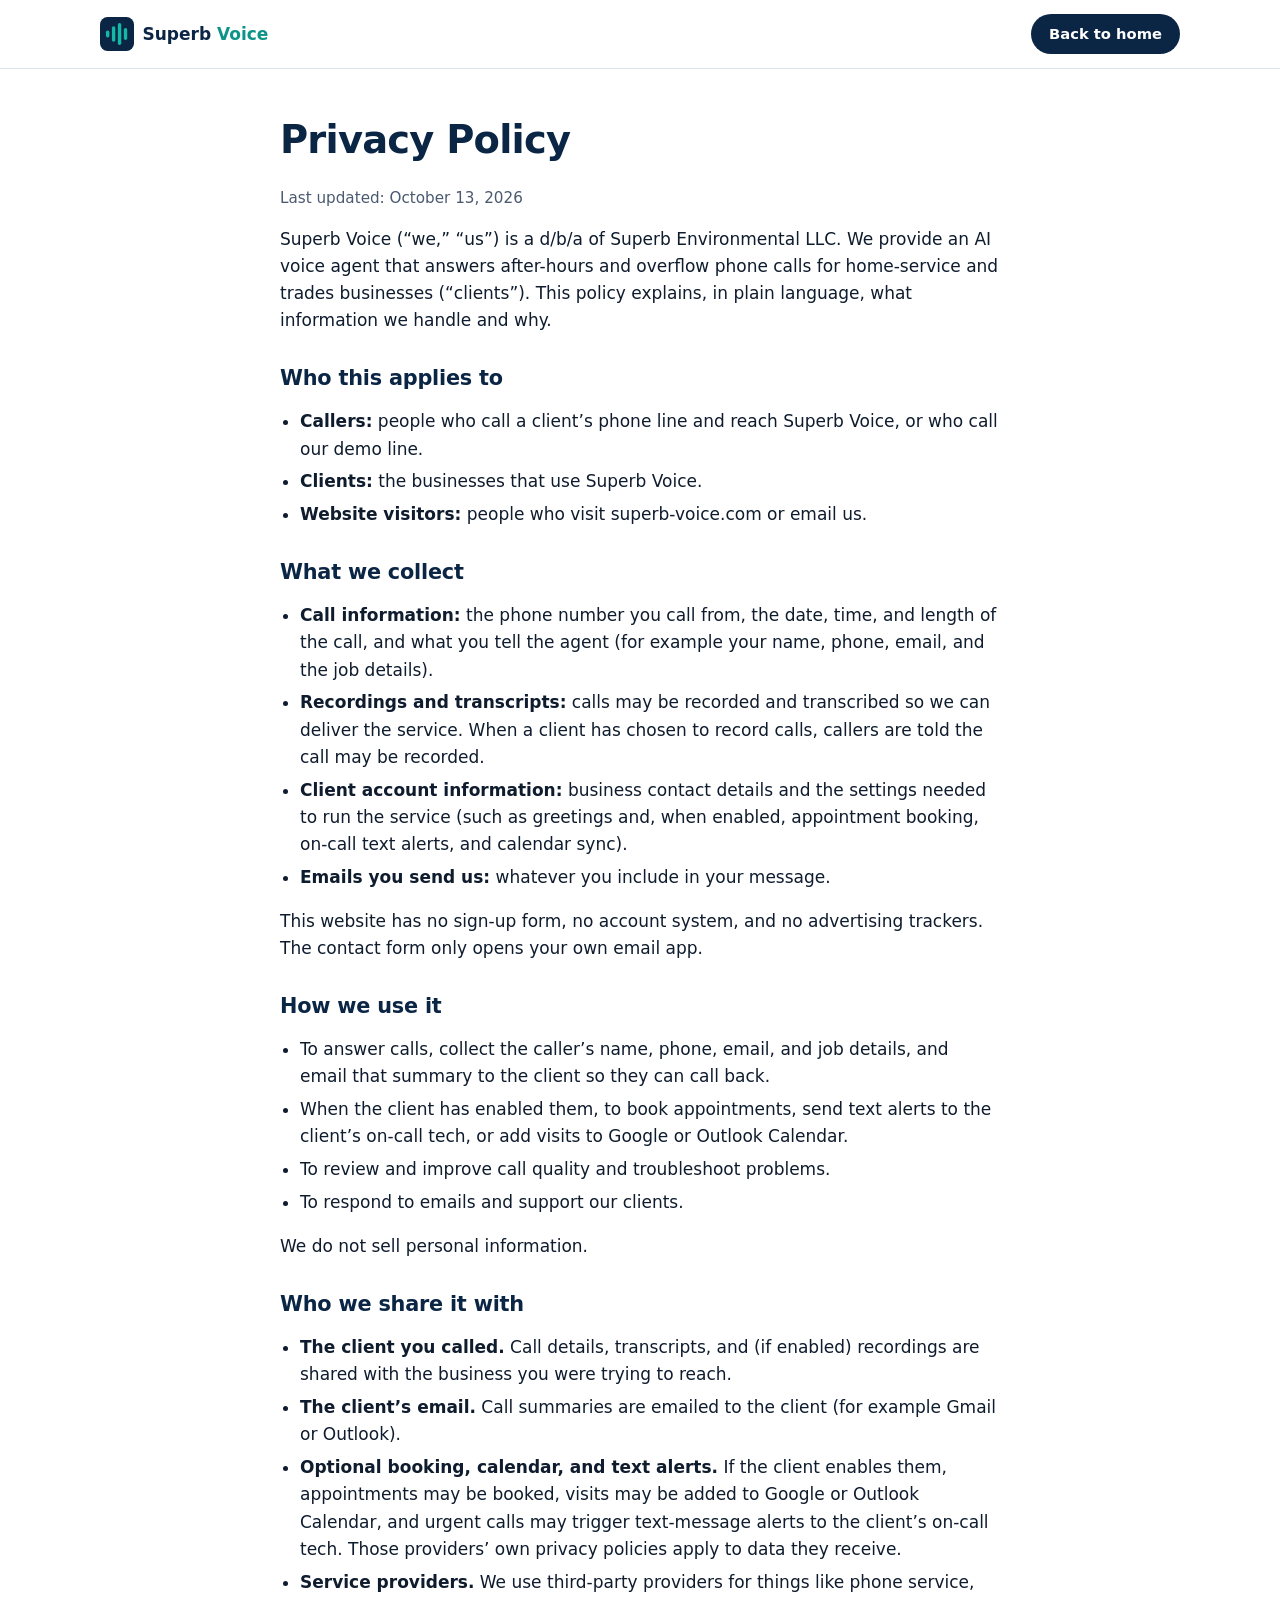
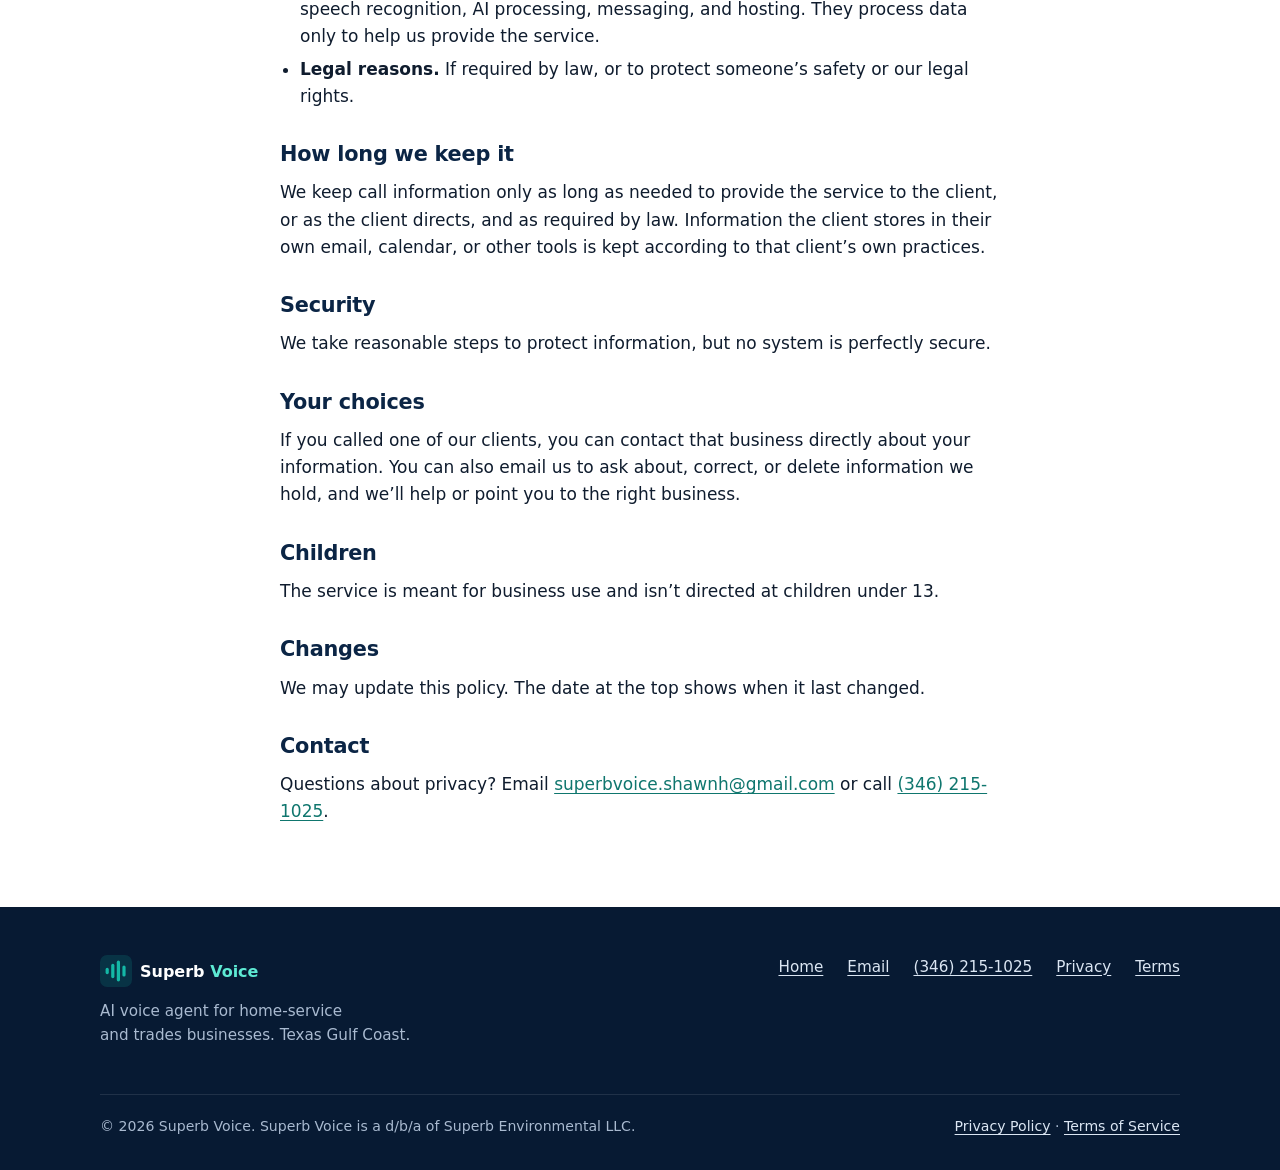
==== commit 5b63a194: "Rewrite the site as backup answering, not a 24/7 receptionist. Drop guaranteed answering and automat" ====
--- a/privacy.html
+++ b/privacy.html
@@ -4,7 +4,7 @@
   <meta charset="utf-8">
   <meta name="viewport" content="width=device-width, initial-scale=1">
   <title>Privacy Policy | Superb Voice</title>
-  <meta name="description" content="How Superb Voice handles call recordings, transcripts, and caller information for its AI voice receptionist service.">
+  <meta name="description" content="How Superb Voice handles call recordings, transcripts, and caller information for its AI voice agent service.">
   <link rel="canonical" href="https://superb-voice.com/privacy.html">
   <meta name="theme-color" content="#0b2545">
   <meta name="robots" content="index,follow">
@@ -12,7 +12,7 @@
   <meta property="og:type" content="website">
   <meta property="og:site_name" content="Superb Voice">
   <meta property="og:title" content="Privacy Policy | Superb Voice">
-  <meta property="og:description" content="How Superb Voice handles call recordings, transcripts, and caller information for its AI voice receptionist service.">
+  <meta property="og:description" content="How Superb Voice handles call recordings, transcripts, and caller information for its AI voice agent service.">
   <meta property="og:url" content="https://superb-voice.com/privacy.html">
   <meta property="og:image" content="https://superb-voice.com/assets/og-image.png">
   <link rel="stylesheet" href="assets/styles.css">
@@ -27,8 +27,8 @@
 </header>
 <main id="main" class="doc">
   <h1>Privacy Policy</h1>
-  <p class="updated">Last updated: October 6, 2026</p>
-  <p>Superb Voice (“we,” “us”) is a d/b/a of Superb Environmental LLC. We provide an AI voice receptionist that answers phone calls on behalf of home-service and trades businesses (“clients”). This policy explains, in plain language, what information we handle and why.</p>
+  <p class="updated">Last updated: October 13, 2026</p>
+  <p>Superb Voice (“we,” “us”) is a d/b/a of Superb Environmental LLC. We provide an AI voice agent that answers after-hours and overflow phone calls for home-service and trades businesses (“clients”). This policy explains, in plain language, what information we handle and why.</p>
 
   <h2>Who this applies to</h2>
   <ul>
@@ -39,18 +39,17 @@
 
   <h2>What we collect</h2>
   <ul>
-    <li><strong>Call information:</strong> the phone number you call from, the date, time, and length of the call, and what you tell the receptionist (for example your name, address, callback number, and the service you need).</li>
+    <li><strong>Call information:</strong> the phone number you call from, the date, time, and length of the call, and what you tell the agent (for example your name, phone, email, and the job details).</li>
     <li><strong>Recordings and transcripts:</strong> calls may be recorded and transcribed so we can deliver the service. When a client has chosen to record calls, callers are told the call may be recorded.</li>
-    <li><strong>Client account information:</strong> business contact details and the settings needed to run the service (such as greetings, emergency rules, and on-call contacts).</li>
+    <li><strong>Client account information:</strong> business contact details and the settings needed to run the service (such as greetings and, when enabled, appointment booking, on-call text alerts, and calendar sync).</li>
     <li><strong>Emails you send us:</strong> whatever you include in your message.</li>
   </ul>
   <p>This website has no sign-up form, no account system, and no advertising trackers. The contact form only opens your own email app.</p>
 
   <h2>How we use it</h2>
   <ul>
-    <li>To answer calls, understand what the caller needs, and pass that information to the client.</li>
-    <li>To identify possible emergencies and alert the client’s on-call staff (for example, by text message).</li>
-    <li>To create customer and job records in the client’s field-service software.</li>
+    <li>To answer calls, collect the caller’s name, phone, email, and job details, and email that summary to the client so they can call back.</li>
+    <li>When the client has enabled them, to book appointments, send text alerts to the client’s on-call tech, or add visits to Google or Outlook Calendar.</li>
     <li>To review and improve call quality and troubleshoot problems.</li>
     <li>To respond to emails and support our clients.</li>
   </ul>
@@ -59,14 +58,14 @@
   <h2>Who we share it with</h2>
   <ul>
     <li><strong>The client you called.</strong> Call details, transcripts, and (if enabled) recordings are shared with the business you were trying to reach.</li>
-    <li><strong>The client’s field-service software.</strong> Information from a call is sent to the client’s field-service software (for example, FieldPulse) to create the customer and job. That software provider’s own privacy policy applies to data stored there.</li>
-    <li><strong>The client’s email, calendar, and messaging tools.</strong> If the client sets it up, call summaries and lead notifications are sent to the client’s email (for example Gmail or Outlook), bookings may be added to their calendar, and urgent calls may trigger text-message alerts to the client’s on-call staff.</li>
+    <li><strong>The client’s email.</strong> Call summaries are emailed to the client (for example Gmail or Outlook).</li>
+    <li><strong>Optional booking, calendar, and text alerts.</strong> If the client enables them, appointments may be booked, visits may be added to Google or Outlook Calendar, and urgent calls may trigger text-message alerts to the client’s on-call tech. Those providers’ own privacy policies apply to data they receive.</li>
     <li><strong>Service providers.</strong> We use third-party providers for things like phone service, speech recognition, AI processing, messaging, and hosting. They process data only to help us provide the service.</li>
     <li><strong>Legal reasons.</strong> If required by law, or to protect someone’s safety or our legal rights.</li>
   </ul>
 
   <h2>How long we keep it</h2>
-  <p>We keep call information only as long as needed to provide the service to the client, or as the client directs, and as required by law. Data copied into a client’s field-service software is kept according to that client’s own practices.</p>
+  <p>We keep call information only as long as needed to provide the service to the client, or as the client directs, and as required by law. Information the client stores in their own email, calendar, or other tools is kept according to that client’s own practices.</p>
 
   <h2>Security</h2>
   <p>We take reasonable steps to protect information, but no system is perfectly secure.</p>
@@ -88,7 +87,7 @@
     <div class="footer-grid">
       <div class="footer-brand">
         <img src="assets/logo-light.svg" alt="Superb Voice" width="176" height="32">
-        <p>AI voice receptionist for home-service<br>and trades businesses. Texas Gulf Coast.</p>
+        <p>AI voice agent for home-service<br>and trades businesses. Texas Gulf Coast.</p>
       </div>
       <nav aria-label="Footer">
         <ul class="footer-links">
--- a/assets/styles.css
+++ b/assets/styles.css
@@ -50,12 +50,13 @@
 
 /* Hero */
 .hero{background:radial-gradient(1100px 500px at 85% -10%,rgba(20,184,166,.28),transparent 60%),linear-gradient(160deg,var(--navy-900),var(--navy-700));color:#e6eef8;padding:5rem 0 4.5rem}
-.hero h1{color:#fff;max-width:17ch}
+.hero h1{color:#fff;max-width:16ch}
 .hero .lead{font-size:clamp(1.08rem,2vw,1.25rem);max-width:58ch;color:#cfdcec}
 .eyebrow{display:inline-block;font-size:.82rem;font-weight:700;letter-spacing:.08em;text-transform:uppercase;color:var(--teal-700);margin-bottom:.75rem}
 .hero .eyebrow{color:var(--teal-300)}
 .hero-grid{display:grid;grid-template-columns:1.25fr .9fr;gap:3rem;align-items:center}
 .hero-note{margin-top:1.1rem;font-size:.95rem;color:#b8c8dc}
+.hero-point{max-width:46ch;margin:0 0 1.35rem;color:#fff;font-weight:650}
 .hero-note strong{color:#fff}
 .call-card{background:rgba(255,255,255,.06);border:1px solid rgba(255,255,255,.14);border-radius:20px;padding:1.6rem;box-shadow:0 20px 50px rgba(0,0,0,.25)}
 .call-card .label{font-size:.8rem;text-transform:uppercase;letter-spacing:.08em;color:var(--teal-300);font-weight:700}
@@ -94,6 +95,7 @@
 .x-list li::before{background-color:#fdecec;background-image:url("data:image/svg+xml,%3Csvg xmlns='http://www.w3.org/2000/svg' viewBox='0 0 24 24' fill='none' stroke='%23b42318' stroke-width='3.5' stroke-linecap='round'%3E%3Cpath d='M7 7l10 10M17 7L7 17'/%3E%3C/svg%3E")}
 .callout{border-left:4px solid var(--teal-500);background:#fff;padding:1.25rem 1.4rem;border-radius:0 var(--radius) var(--radius) 0;box-shadow:var(--shadow)}
 .callout p:last-child{margin:0}
+.emphasis{margin-top:1.25rem;margin-bottom:0;font-weight:650;color:var(--navy-800);font-size:1.08rem}
 
 .steps{counter-reset:step;list-style:none;margin:0;padding:0}
 .steps li{counter-increment:step;position:relative;padding-top:3.4rem}
@@ -204,7 +206,7 @@
 .pilot .hero-note{margin-top:1rem}
 .call-card .call-time{color:#fff;font-weight:650;margin:.15rem 0 0;font-size:1.05rem}
 .call-card .wave{margin:.8rem 0 1rem}
-.card-foot{display:flex;align-items:center;gap:.5rem;margin:1rem 0 0!important;font-size:.85rem!important;color:var(--teal-300)!important;font-weight:600}
+.card-foot{display:flex;align-items:center;flex-wrap:wrap;gap:.5rem;margin:1rem 0 0!important;font-size:.85rem!important;color:var(--teal-300)!important;font-weight:600}
 .card-foot .dot{width:.55rem;height:.55rem;border-radius:50%;background:var(--teal-300);flex:none;box-shadow:0 0 0 4px rgba(94,234,212,.18)}
 .convo em{font-style:normal;color:var(--teal-300)}
 
@@ -213,7 +215,7 @@
 .chip svg{width:22px;height:22px;flex:none;color:var(--teal-700);background:var(--teal-50);border-radius:8px;padding:5px;box-sizing:content-box}
 .muted-note{color:var(--muted);margin-top:1.5rem;font-size:.97rem}
 
-.int-grid{display:grid;grid-template-columns:1.35fr 1fr;gap:1.25rem;align-items:start}
+.int-grid{display:grid;grid-template-columns:1.35fr 1fr;gap:1.25rem;align-items:stretch}
 .int-stack{display:grid;gap:1.25rem}
 .int-card{background:#fff;border:1px solid var(--line);border-radius:var(--radius);padding:1.4rem 1.5rem;box-shadow:var(--shadow)}
 .int-card h3{margin-bottom:.2rem}
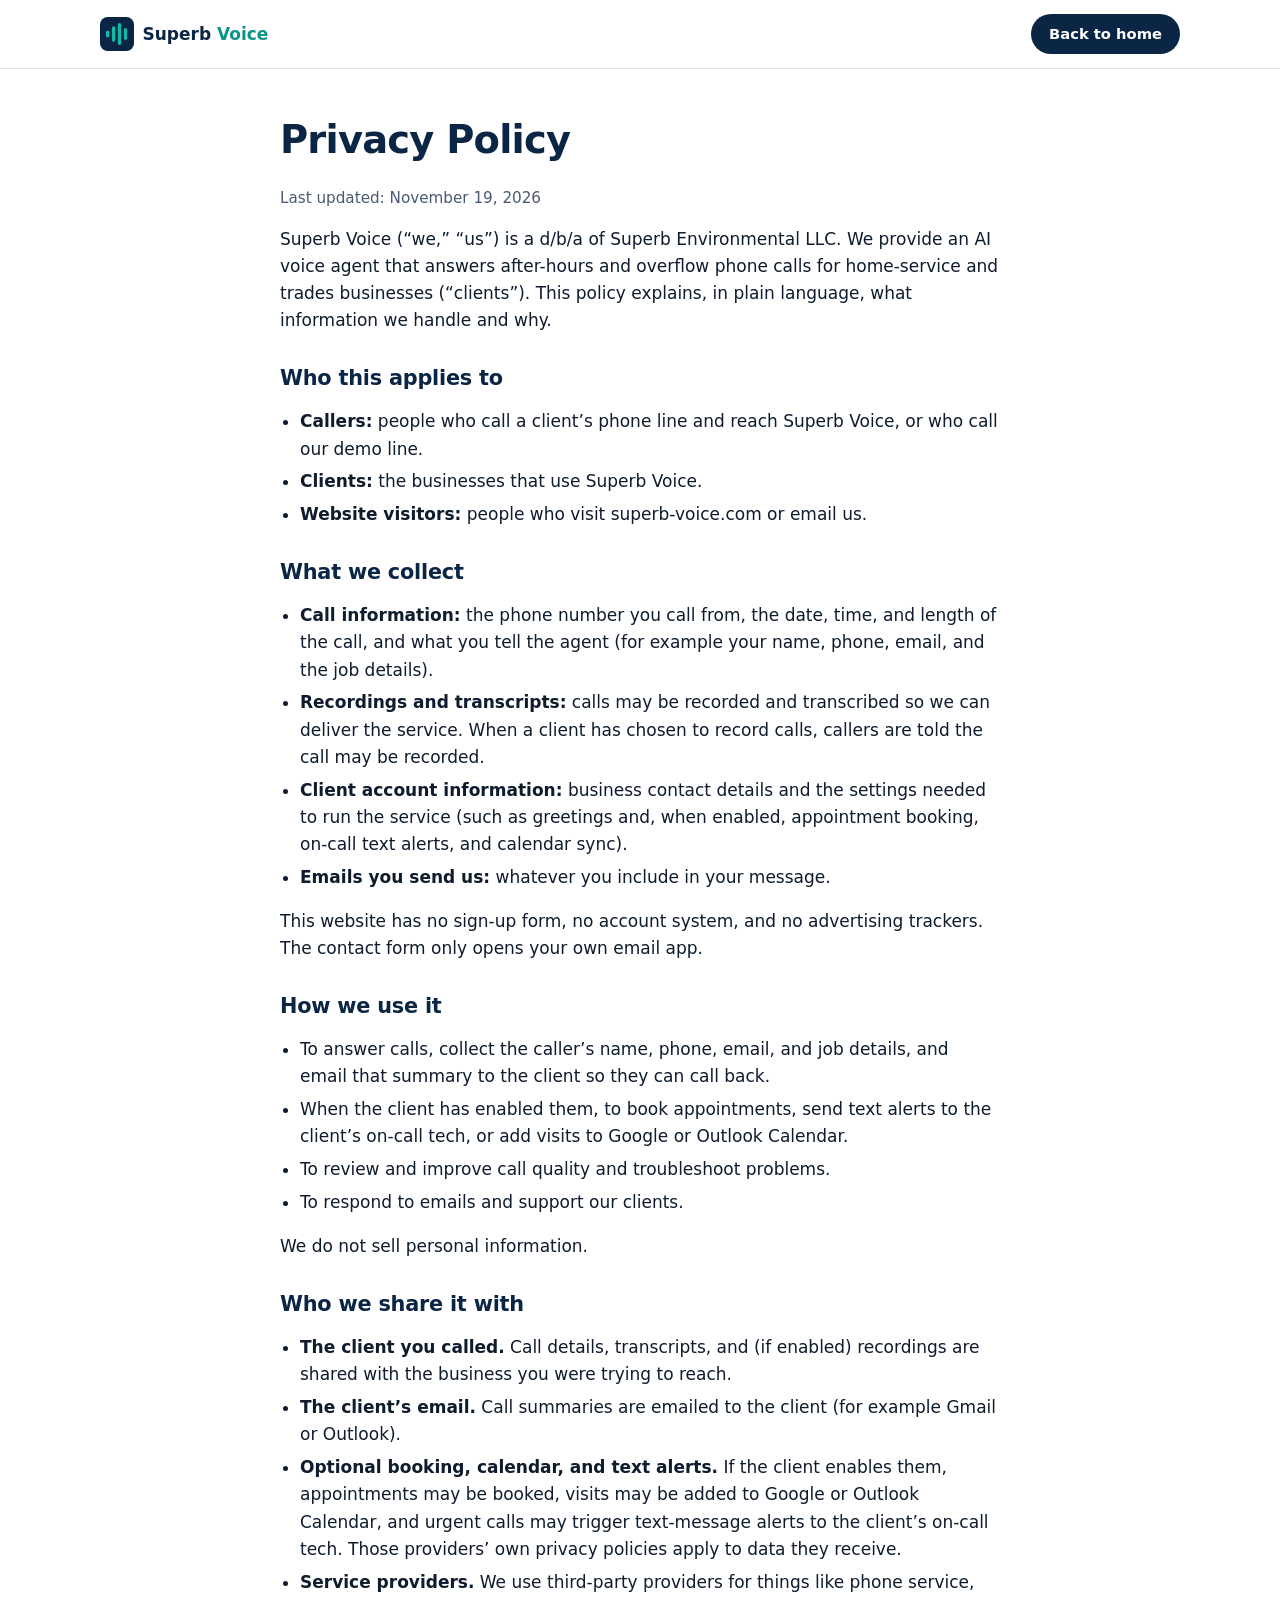
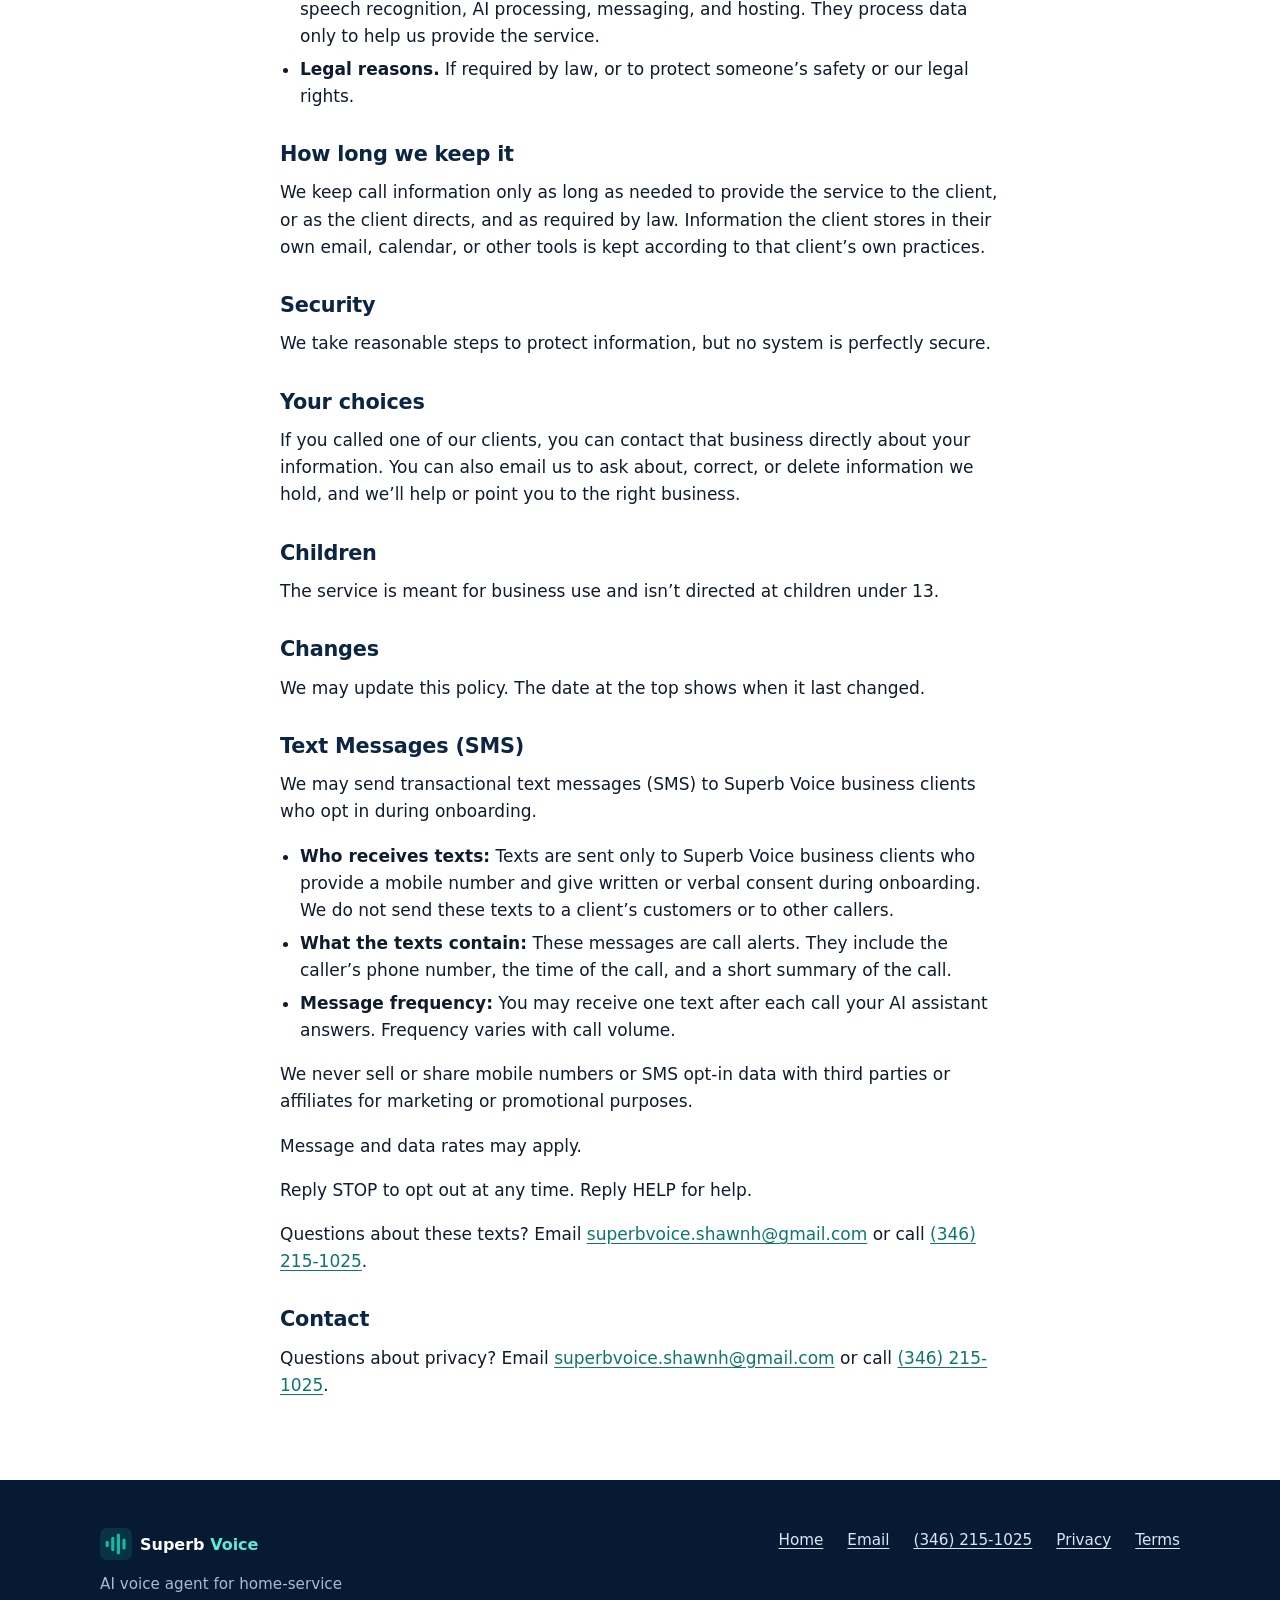
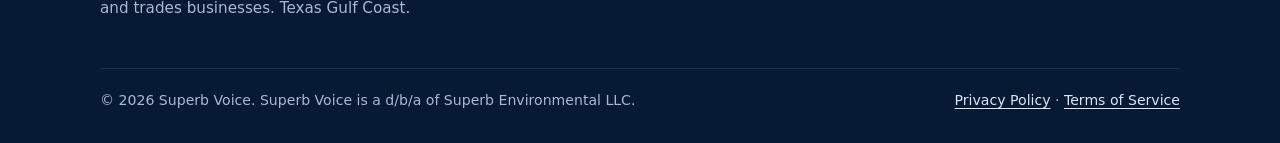
==== commit b7f663c2: "Add Text Messages (SMS) disclosures to privacy and terms pages Co-authored-by: shaven7911 <shaven791" ====
--- a/privacy.html
+++ b/privacy.html
@@ -27,7 +27,7 @@
 </header>
 <main id="main" class="doc">
   <h1>Privacy Policy</h1>
-  <p class="updated">Last updated: October 13, 2026</p>
+  <p class="updated">Last updated: November 19, 2026</p>
   <p>Superb Voice (“we,” “us”) is a d/b/a of Superb Environmental LLC. We provide an AI voice agent that answers after-hours and overflow phone calls for home-service and trades businesses (“clients”). This policy explains, in plain language, what information we handle and why.</p>
 
   <h2>Who this applies to</h2>
@@ -79,6 +79,18 @@
   <h2>Changes</h2>
   <p>We may update this policy. The date at the top shows when it last changed.</p>
 
+  <h2>Text Messages (SMS)</h2>
+  <p>We may send transactional text messages (SMS) to Superb Voice business clients who opt in during onboarding.</p>
+  <ul>
+    <li><strong>Who receives texts:</strong> Texts are sent only to Superb Voice business clients who provide a mobile number and give written or verbal consent during onboarding. We do not send these texts to a client’s customers or to other callers.</li>
+    <li><strong>What the texts contain:</strong> These messages are call alerts. They include the caller’s phone number, the time of the call, and a short summary of the call.</li>
+    <li><strong>Message frequency:</strong> You may receive one text after each call your AI assistant answers. Frequency varies with call volume.</li>
+  </ul>
+  <p>We never sell or share mobile numbers or SMS opt-in data with third parties or affiliates for marketing or promotional purposes.</p>
+  <p>Message and data rates may apply.</p>
+  <p>Reply STOP to opt out at any time. Reply HELP for help.</p>
+  <p>Questions about these texts? Email <a href="mailto:superbvoice.shawnh@gmail.com">superbvoice.shawnh@gmail.com</a> or call <a href="tel:+13462151025">(346) 215-1025</a>.</p>
+
   <h2>Contact</h2>
   <p>Questions about privacy? Email <a href="mailto:superbvoice.shawnh@gmail.com">superbvoice.shawnh@gmail.com</a> or call <a href="tel:+13462151025">(346) 215-1025</a>.</p>
 </main>
